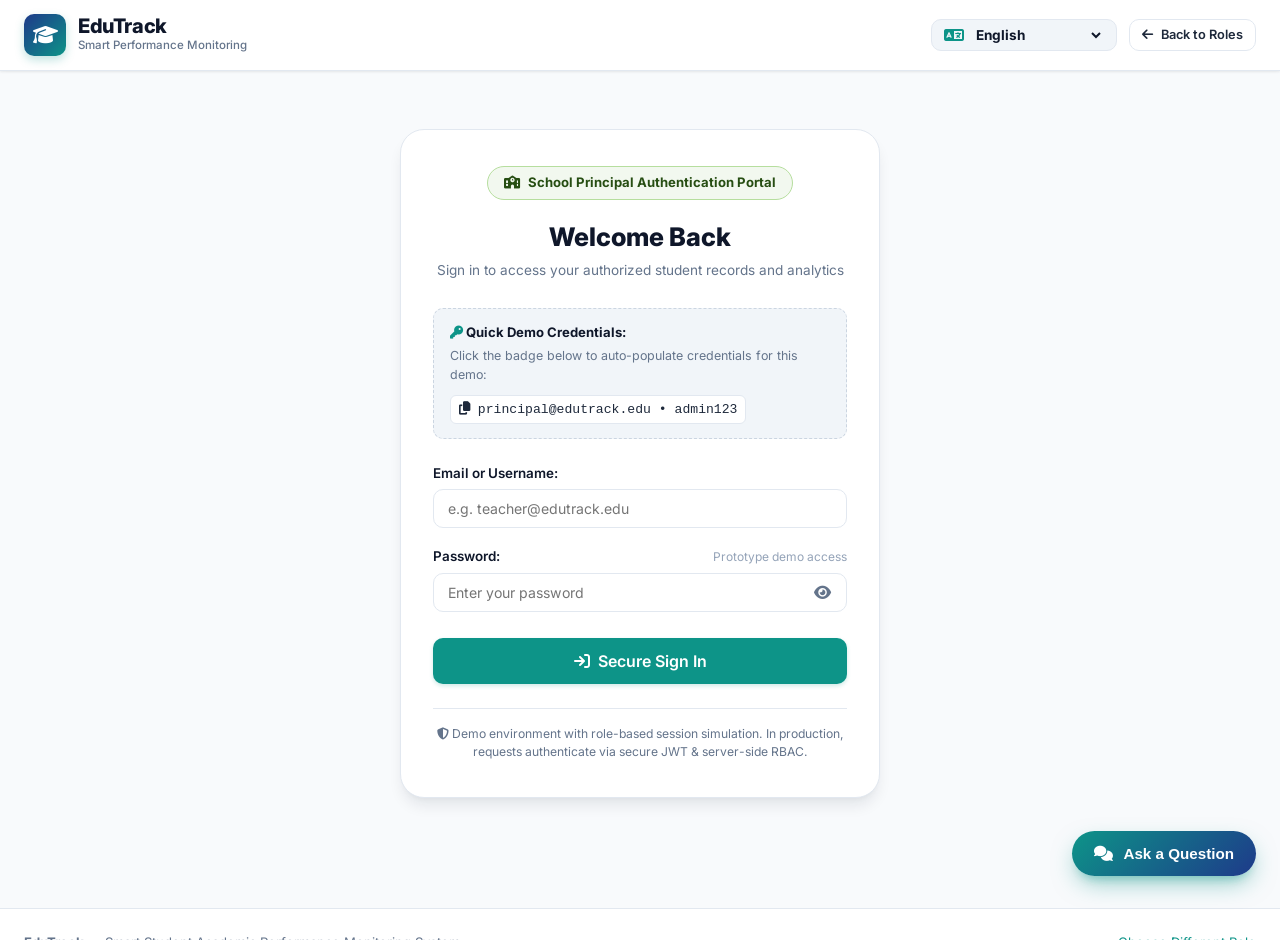
==== admin.html @ 33ddfc97 "feat: connect web frontend to EduTrack Node.js Express backend API" ====
<!DOCTYPE html>
<html lang="en">
<head>
  <meta charset="UTF-8">
  <meta name="viewport" content="width=device-width, initial-scale=1.0">
  <title>Admin Panel – EduTrack Performance Monitoring</title>
  
  <!-- Google Fonts: Inter -->
  <link rel="preconnect" href="https://fonts.googleapis.com">
  <link rel="preconnect" href="https://fonts.gstatic.com" crossorigin>
  <link href="https://fonts.googleapis.com/css2?family=Inter:wght@400;500;600;700;800&display=swap" rel="stylesheet">
  
  <!-- FontAwesome Icons CDN -->
  <link rel="stylesheet" href="https://cdnjs.cloudflare.com/ajax/libs/font-awesome/6.5.1/css/all.min.css">
  
  <!-- Shared CSS -->
  <link rel="stylesheet" href="style.css">
  <style>
    .admin-nav-tabs {
      display: flex;
      gap: 10px;
      margin-bottom: 24px;
      border-bottom: 1px solid var(--border-color);
      padding-bottom: 12px;
      flex-wrap: wrap;
    }
    .admin-tab-btn {
      background: white;
      border: 1px solid var(--border-color);
      padding: 8px 18px;
      border-radius: var(--radius-md);
      font-weight: 700;
      font-size: 0.88rem;
      color: var(--text-muted);
      cursor: pointer;
      display: flex;
      align-items: center;
      gap: 8px;
      transition: all 0.2s;
    }
    .admin-tab-btn:hover {
      border-color: var(--teal-primary);
      color: var(--teal-primary);
    }
    .admin-tab-btn.active {
      background: var(--primary-navy);
      border-color: var(--primary-navy);
      color: white;
    }
    .admin-pane {
      display: none;
    }
    .admin-pane.active {
      display: block;
    }
    .log-item {
      padding: 10px 14px;
      border-bottom: 1px solid var(--border-color);
      font-size: 0.82rem;
      display: flex;
      justify-content: space-between;
      align-items: center;
    }
    .log-item:last-child {
      border-bottom: none;
    }
  </style>
</head>
<body>

  <!-- Site Header -->
  <header class="site-header">
    <div class="header-inner">
      <a class="brand-link" href="/">
        <div class="brand-logo-icon" style="background:var(--primary-navy);">
          <i class="fa-solid fa-screwdriver-wrench"></i>
        </div>
        <div class="brand-title-group">
          <h1>EduTrack</h1>
          <span>Central Administration Panel</span>
        </div>
      </a>

      <div class="header-nav">
        <!-- Prominent Language Selector -->
        <div class="lang-select-wrap" title="Select Website Language">
          <i class="fa-solid fa-language"></i>
          <select class="site-lang-select" aria-label="Select Language">
            <option value="en">English</option>
            <option value="gu">ગુજરાતી (Gujarati)</option>
            <option value="hi">हिन्दी (Hindi)</option>
          </select>
        </div>

        <div class="header-user-badge" style="background:#fee2e2; border-color:#fca5a5; color:#991b1b;">
          <i class="fa-solid fa-shield-halved"></i>
          <span id="adminUserName">Administrator</span>
          <span class="role-tag" style="background:#991b1b;">SUPER ADMIN</span>
        </div>

        <button class="btn btn-secondary btn-sm" onclick="Auth.logout()">
          <i class="fa-solid fa-arrow-right-from-bracket"></i>
          <span>Logout</span>
        </button>
      </div>
    </div>
  </header>

  <!-- Main Content -->
  <main class="main-content">
    
    <!-- Breadcrumb Bar -->
    <div class="breadcrumb-bar">
      <a href="/"><i class="fa-solid fa-house"></i> Home</a>
      <span class="separator">/</span>
      <span class="current">Central Administrator Panel</span>
    </div>

    <!-- Admin Welcome Header -->
    <div class="dashboard-header">
      <div class="header-title-box">
        <h2>Institutional Database &amp; System Administration</h2>
        <p>Live server statistics, user role permissions, audit logging, and core Gujarat educational records</p>
      </div>
      <div class="header-actions">
        <button class="btn btn-primary" onclick="openCreateUserModal()">
          <i class="fa-solid fa-user-plus"></i> Add New User
        </button>
        <button class="btn btn-outline" onclick="triggerDbSeed()" title="Re-seed standard demo data">
          <i class="fa-solid fa-rotate"></i> Reset / Re-seed Data
        </button>
      </div>
    </div>

    <!-- Live Metrics Grid -->
    <div class="stats-grid">
      <div class="stat-card">
        <div class="stat-meta">
          <span>Total Database Students</span>
          <h3 id="admStatStudents">...</h3>
          <div class="stat-sub"><i class="fa-solid fa-graduation-cap text-success"></i> Monitored Cohort</div>
        </div>
        <div class="stat-icon-box blue"><i class="fa-solid fa-children"></i></div>
      </div>

      <div class="stat-card">
        <div class="stat-meta">
          <span>Registered System Users</span>
          <h3 id="admStatUsers">...</h3>
          <div class="stat-sub"><i class="fa-solid fa-users text-success"></i> RBAC Accounts Active</div>
        </div>
        <div class="stat-icon-box teal"><i class="fa-solid fa-users-gear"></i></div>
      </div>

      <div class="stat-card">
        <div class="stat-meta">
          <span>Pending Parent Doubts</span>
          <h3 id="admStatDoubts" style="color:var(--perf-yellow);">...</h3>
          <div class="stat-sub"><i class="fa-solid fa-clock text-warning"></i> Awaiting Resolution</div>
        </div>
        <div class="stat-icon-box yellow"><i class="fa-solid fa-comments"></i></div>
      </div>

      <div class="stat-card">
        <div class="stat-meta">
          <span>Active Directives</span>
          <h3 id="admStatAdvice" style="color:var(--perf-green);">...</h3>
          <div class="stat-sub"><i class="fa-solid fa-clipboard-check text-success"></i> Cluster BRC Policies</div>
        </div>
        <div class="stat-icon-box green"><i class="fa-solid fa-shield"></i></div>
      </div>
    </div>

    <!-- Navigation Tabs -->
    <div class="admin-nav-tabs">
      <button class="admin-tab-btn active" onclick="switchAdminTab('users', this)">
        <i class="fa-solid fa-users"></i> User Accounts
      </button>
      <button class="admin-tab-btn" onclick="switchAdminTab('students', this)">
        <i class="fa-solid fa-graduation-cap"></i> Students Ledger
      </button>
      <button class="admin-tab-btn" onclick="switchAdminTab('doubts', this)">
        <i class="fa-solid fa-comments"></i> Parent Inquiries &amp; Doubts
      </button>
      <button class="admin-tab-btn" onclick="switchAdminTab('directives', this)">
        <i class="fa-solid fa-clipboard-list"></i> BRC Directives
      </button>
      <button class="admin-tab-btn" onclick="switchAdminTab('thresholds', this)">
        <i class="fa-solid fa-sliders"></i> Mastery Thresholds
      </button>
      <button class="admin-tab-btn" onclick="switchAdminTab('audit', this)">
        <i class="fa-solid fa-list-check"></i> System Audit Logs
      </button>
    </div>

    <!-- Tab 1: User Management -->
    <div id="tabPaneUsers" class="admin-pane active">
      <div class="card">
        <div class="card-header">
          <div>
            <h3><i class="fa-solid fa-users-gear" style="color:var(--teal-primary);"></i> Registered System Users</h3>
            <p>Role-Based Access Control: Teachers, Principals, Coordinators, Parents, and Administrators</p>
          </div>
          <div style="display:flex; gap:10px;">
            <select id="userFilterRole" class="form-control" style="width:auto; padding:6px 12px;" onchange="loadAdminUsers()">
              <option value="All">All Roles</option>
              <option value="teacher">Teachers</option>
              <option value="principal">Principals</option>
              <option value="coordinator">Coordinators</option>
              <option value="parent">Parents</option>
              <option value="admin">Administrators</option>
            </select>
          </div>
        </div>

        <div class="table-responsive">
          <table class="data-table">
            <thead>
              <tr>
                <th>User Details</th>
                <th>Role</th>
                <th>Assigned Class / Scope</th>
                <th>Status</th>
                <th>Last Login</th>
                <th>Actions</th>
              </tr>
            </thead>
            <tbody id="adminUsersTableBody">
              <tr><td colspan="6" style="text-align:center; padding:24px;">Loading users from MongoDB...</td></tr>
            </tbody>
          </table>
        </div>
      </div>
    </div>

    <!-- Tab 2: Students Management -->
    <div id="tabPaneStudents" class="admin-pane">
      <div class="card">
        <div class="card-header">
          <div>
            <h3><i class="fa-solid fa-graduation-cap" style="color:var(--navy-blue);"></i> Core Student Performance Records</h3>
            <p>Database master record across all primary classes and sections</p>
          </div>
          <div style="display:flex; gap:10px;">
            <input type="text" id="adminStudentSearch" class="form-control" placeholder="Search name or ID..." style="width:220px;" oninput="loadAdminStudents()">
          </div>
        </div>

        <div class="table-responsive">
          <table class="data-table">
            <thead>
              <tr>
                <th>ID &amp; Name</th>
                <th>Class-Sec</th>
                <th>Parent Email</th>
                <th>Attendance</th>
                <th>Overall Avg</th>
                <th>Mastery Status</th>
                <th>Actions</th>
              </tr>
            </thead>
            <tbody id="adminStudentsTableBody">
              <tr><td colspan="7" style="text-align:center; padding:24px;">Loading student records...</td></tr>
            </tbody>
          </table>
        </div>
      </div>
    </div>

    <!-- Tab 3: Parent Inquiries & Doubts -->
    <div id="tabPaneDoubts" class="admin-pane">
      <div class="card">
        <div class="card-header">
          <div>
            <h3><i class="fa-solid fa-comments" style="color:var(--teal-primary);"></i> Parent Inquiries &amp; School Doubts</h3>
            <p>View, reply, and resolve messages submitted through the website drawer</p>
          </div>
        </div>
        <div class="table-responsive">
          <table class="data-table">
            <thead>
              <tr>
                <th>Student &amp; Parent</th>
                <th>Subject &amp; Category</th>
                <th>Question</th>
                <th>Status</th>
                <th>Reply</th>
                <th>Actions</th>
              </tr>
            </thead>
            <tbody id="adminDoubtsTableBody">
              <tr><td colspan="6" style="text-align:center; padding:24px;">Loading parent inquiries...</td></tr>
            </tbody>
          </table>
        </div>
      </div>
    </div>

    <!-- Tab 4: Directives -->
    <div id="tabPaneDirectives" class="admin-pane">
      <div class="card">
        <div class="card-header">
          <div>
            <h3><i class="fa-solid fa-clipboard-list" style="color:#0284c7;"></i> BRC Pedagogical Directives Log</h3>
            <p>Cluster coordinator instructions and intervention statuses</p>
          </div>
        </div>
        <div class="table-responsive">
          <table class="data-table">
            <thead>
              <tr>
                <th>Directive ID</th>
                <th>Class</th>
                <th>Issued By</th>
                <th>Directive Details</th>
                <th>Status</th>
                <th>Actions</th>
              </tr>
            </thead>
            <tbody id="adminDirectivesTableBody">
              <tr><td colspan="6" style="text-align:center; padding:24px;">Loading directives...</td></tr>
            </tbody>
          </table>
        </div>
      </div>
    </div>

    <!-- Tab 5: Thresholds Configuration -->
    <div id="tabPaneThresholds" class="admin-pane">
      <div class="card" style="max-width:680px;">
        <div class="card-header">
          <div>
            <h3><i class="fa-solid fa-sliders" style="color:var(--teal-primary);"></i> Academic Performance Mastery Scale</h3>
            <p>Enforce standardized green, yellow, and red percentage boundaries across all dashboards</p>
          </div>
        </div>

        <form id="adminThresholdsForm" style="padding:16px 0;">
          <div class="form-group">
            <label for="inputThreshExcellent"><strong>Green • Excellent Standard (Minimum %):</strong></label>
            <input type="number" id="inputThreshExcellent" class="form-control" value="75" min="50" max="100" required>
            <small style="color:var(--text-muted);">Scores at or above this percentage qualify students for enrichment.</small>
          </div>

          <div class="form-group" style="margin-top:16px;">
            <label for="inputThreshAverage"><strong>Yellow • Average / Developing Standard (Minimum %):</strong></label>
            <input type="number" id="inputThreshAverage" class="form-control" value="40" min="10" max="80" required>
            <small style="color:var(--text-muted);">Scores between this percentage and Excellent represent developing competence. Below this is flagged as Critical Learning Gap (Red).</small>
          </div>

          <button type="submit" class="btn btn-primary btn-lg" style="margin-top:16px;">
            <i class="fa-solid fa-floppy-disk"></i> Save Global Thresholds
          </button>
        </form>
      </div>
    </div>

    <!-- Tab 6: Audit Logs -->
    <div id="tabPaneAudit" class="admin-pane">
      <div class="card">
        <div class="card-header">
          <div>
            <h3><i class="fa-solid fa-shield" style="color:var(--primary-navy);"></i> Immutable Administrative Audit Logs</h3>
            <p>Full server-side trace of logins, record modifications, and system events</p>
          </div>
          <button class="btn btn-secondary btn-sm" onclick="loadAuditLogs()">
            <i class="fa-solid fa-rotate"></i> Refresh Logs
          </button>
        </div>
        <div id="adminAuditLogsList" style="max-height:500px; overflow-y:auto;">
          <!-- Rendered dynamically -->
        </div>
      </div>
    </div>

  </main>

  <!-- Modal: Create User -->
  <div class="modal-backdrop" id="modalCreateUser">
    <div class="modal-box" style="max-width:540px;">
      <div class="modal-header">
        <h3><i class="fa-solid fa-user-plus" style="color:var(--teal-primary);"></i> Provision New User Account</h3>
        <button class="modal-close-btn" onclick="closeCreateUserModal()">&times;</button>
      </div>
      <div class="modal-body">
        <form id="formCreateUser">
          <div class="form-group">
            <label for="newUserName">Full Name:</label>
            <input type="text" id="newUserName" class="form-control" placeholder="e.g. Mrs. Geeta Patel" required>
          </div>

          <div class="form-group">
            <label for="newUserEmail">Email Address:</label>
            <input type="email" id="newUserEmail" class="form-control" placeholder="e.g. gpatel@edutrack.edu" required>
          </div>

          <div class="form-group">
            <label for="newUserPassword">Initial Password:</label>
            <input type="password" id="newUserPassword" class="form-control" placeholder="Minimum 4 characters" minlength="4" required>
          </div>

          <div class="form-group">
            <label for="newUserRole">User Portal Role:</label>
            <select id="newUserRole" class="form-control" required>
              <option value="teacher">Teacher</option>
              <option value="principal">School Principal</option>
              <option value="coordinator">Block Resource Coordinator (BRC)</option>
              <option value="parent">Parent / Guardian</option>
              <option value="admin">System Administrator</option>
            </select>
          </div>

          <div class="form-group">
            <label for="newUserClass">Assigned Class / Scope:</label>
            <input type="text" id="newUserClass" class="form-control" placeholder="e.g. Class 4 or All" value="Class 4">
          </div>

          <div style="display:flex; justify-content:flex-end; gap:12px; margin-top:20px;">
            <button type="button" class="btn btn-secondary" onclick="closeCreateUserModal()">Cancel</button>
            <button type="submit" class="btn btn-primary"><i class="fa-solid fa-check"></i> Provision Account</button>
          </div>
        </form>
      </div>
    </div>
  </div>

  <!-- Modal: Reply to Doubt -->
  <div class="modal-backdrop" id="modalReplyDoubt">
    <div class="modal-box" style="max-width:540px;">
      <div class="modal-header">
        <h3><i class="fa-solid fa-reply" style="color:var(--teal-primary);"></i> Reply to Parent Inquiry</h3>
        <button class="modal-close-btn" onclick="closeReplyModal()">&times;</button>
      </div>
      <div class="modal-body">
        <input type="hidden" id="replyDoubtId">
        <div style="background:#f8fafc; padding:12px 16px; border-radius:var(--radius-md); margin-bottom:14px; font-size:0.86rem;">
          <strong id="replyStudentInfo">Aarav Patel (Class 4-A)</strong>
          <p id="replyQuestionText" style="color:#475569; margin-top:6px; font-style:italic;">"Question..."</p>
        </div>

        <form id="formReplyDoubt">
          <div class="form-group">
            <label for="replyMessageInput">Official School Response:</label>
            <textarea id="replyMessageInput" class="form-control" rows="4" placeholder="Enter teacher/school guidance..." required></textarea>
          </div>
          <div style="display:flex; justify-content:flex-end; gap:12px; margin-top:16px;">
            <button type="button" class="btn btn-secondary" onclick="closeReplyModal()">Cancel</button>
            <button type="submit" class="btn btn-primary"><i class="fa-solid fa-paper-plane"></i> Send Reply</button>
          </div>
        </form>
      </div>
    </div>
  </div>

  <!-- Scripts -->
  <script src="config.js"></script>
  <script src="script.js"></script>
  <script>
    const API_BASE = window.EDUTRACK_API_URL || (window.location.protocol.startsWith('http') ? '' : 'http://localhost:5000');

    function getAuthHeaders() {
      const token = sessionStorage.getItem('edutrack_jwt_token') || localStorage.getItem('edutrack_jwt_token');
      return {
        'Content-Type': 'application/json',
        'Authorization': token ? `Bearer ${token}` : ''
      };
    }

    // Role check: redirect if not admin
    document.addEventListener('DOMContentLoaded', async () => {
      const role = Auth.getRole();
      if (role !== 'admin') {
        // Allow demo login shortcut or redirect
        const token = sessionStorage.getItem('edutrack_jwt_token') || localStorage.getItem('edutrack_jwt_token');
        if (!token) {
          showToast('Admin privilege required. Please sign in as administrator.', 'warning');
          setTimeout(() => { window.location.href = 'login.html?role=principal'; }, 1200);
          return;
        }
      }

      await loadDashboardCounters();
      await loadAdminUsers();
      await loadAdminStudents();
      await loadAdminDoubts();
      await loadAdminDirectives();
      await loadThresholds();
      await loadAuditLogs();
    });

    function switchAdminTab(paneId, btn) {
      document.querySelectorAll('.admin-tab-btn').forEach(b => b.classList.remove('active'));
      document.querySelectorAll('.admin-pane').forEach(p => p.classList.remove('active'));
      btn.classList.add('active');

      const target = {
        users: 'tabPaneUsers',
        students: 'tabPaneStudents',
        doubts: 'tabPaneDoubts',
        directives: 'tabPaneDirectives',
        thresholds: 'tabPaneThresholds',
        audit: 'tabPaneAudit'
      }[paneId];

      if (target) document.getElementById(target).classList.add('active');
    }

    async function loadDashboardCounters() {
      try {
        const res = await fetch(`${API_BASE}/api/v1/admin/dashboard`, { headers: getAuthHeaders() });
        if (res.ok) {
          const { data } = await res.json();
          document.getElementById('admStatStudents').textContent = data.totalStudents;
          document.getElementById('admStatUsers').textContent = data.totalUsers;
          document.getElementById('admStatDoubts').textContent = data.pendingDoubts;
          document.getElementById('admStatAdvice').textContent = data.totalAdvice;
        }
      } catch (e) {
        console.warn('Admin stats fetch error:', e);
      }
    }

    async function loadAdminUsers() {
      const role = document.getElementById('userFilterRole').value;
      const url = role && role !== 'All' ? `${API_BASE}/api/v1/admin/users?role=${role}` : `${API_BASE}/api/v1/admin/users`;
      try {
        const res = await fetch(url, { headers: getAuthHeaders() });
        if (res.ok) {
          const { data } = await res.json();
          const tbody = document.getElementById('adminUsersTableBody');
          if (data.length === 0) {
            tbody.innerHTML = `<tr><td colspan="6" style="text-align:center; padding:20px;">No users found.</td></tr>`;
            return;
          }
          tbody.innerHTML = data.map(u => `
            <tr>
              <td><strong>${u.name}</strong><br><small style="color:var(--text-muted);">${u.email}</small></td>
              <td><span class="badge badge-blue" style="text-transform:uppercase;">${u.role}</span></td>
              <td>${u.assignedClass || 'General'}</td>
              <td><span class="badge ${u.isActive ? 'badge-green' : 'badge-red'}">${u.isActive ? 'Active' : 'Deactivated'}</span></td>
              <td><small>${u.lastLogin ? new Date(u.lastLogin).toLocaleDateString() : 'Never'}</small></td>
              <td>
                <button class="btn btn-sm btn-outline" onclick="toggleUserStatus('${u._id}', ${!u.isActive})" title="Toggle Active">
                  <i class="fa-solid fa-power-off"></i>
                </button>
                <button class="btn btn-sm btn-outline" style="color:var(--perf-red); border-color:#fca5a5;" onclick="deleteUser('${u._id}')" title="Delete">
                  <i class="fa-solid fa-trash"></i>
                </button>
              </td>
            </tr>
          `).join('');
        }
      } catch (e) {
        console.warn(e);
      }
    }

    async function loadAdminStudents() {
      const search = document.getElementById('adminStudentSearch').value;
      const url = search ? `${API_BASE}/api/v1/students?search=${encodeURIComponent(search)}` : `${API_BASE}/api/v1/students`;
      try {
        const res = await fetch(url, { headers: getAuthHeaders() });
        if (res.ok) {
          const { data } = await res.json();
          const tbody = document.getElementById('adminStudentsTableBody');
          tbody.innerHTML = data.map(s => {
            const perf = window.EduTrack ? window.EduTrack.classifyPerformance(s.overallAvg) : { badgeClass: 'badge-yellow', category: 'Developing' };
            return `
              <tr>
                <td><strong>${s.name}</strong><br><small style="color:var(--text-muted);">${s.studentId}</small></td>
                <td>${s.class}-${s.section} (#${s.rollNo})</td>
                <td>${s.parentEmail}</td>
                <td>${s.attendance}%</td>
                <td><strong>${s.overallAvg}%</strong></td>
                <td><span class="badge ${perf.badgeClass}">${perf.category}</span></td>
                <td>
                  <button class="btn btn-sm btn-outline" style="color:var(--perf-red);" onclick="deleteStudent('${s.studentId}')">
                    <i class="fa-solid fa-trash"></i>
                  </button>
                </td>
              </tr>
            `;
          }).join('');
        }
      } catch (e) {
        console.warn(e);
      }
    }

    async function loadAdminDoubts() {
      try {
        const res = await fetch(`${API_BASE}/api/v1/doubts`, { headers: getAuthHeaders() });
        if (res.ok) {
          const { data } = await res.json();
          const tbody = document.getElementById('adminDoubtsTableBody');
          if (data.length === 0) {
            tbody.innerHTML = `<tr><td colspan="6" style="text-align:center; padding:20px;">No doubts recorded.</td></tr>`;
            return;
          }
          tbody.innerHTML = data.map(d => `
            <tr>
              <td><strong>${d.studentName}</strong><br><small style="color:var(--text-muted);">${d.parentName}</small></td>
              <td><strong>${d.subject}</strong><br><small>${d.category}</small></td>
              <td style="max-width:280px; font-size:0.82rem;">"${d.question}"</td>
              <td><span class="badge ${d.status === 'Replied' ? 'badge-green' : (d.status === 'Resolved' ? 'badge-blue' : 'badge-yellow')}">${d.status}</span></td>
              <td style="max-width:240px; font-size:0.82rem;">${d.reply || '<em>No reply yet</em>'}</td>
              <td>
                <button class="btn btn-sm btn-primary" onclick="openReplyModal('${d.doubtId}', '${d.studentName}', '${d.question.replace(/'/g, "\\'")}')">
                  <i class="fa-solid fa-reply"></i> Reply
                </button>
              </td>
            </tr>
          `).join('');
        }
      } catch (e) {
        console.warn(e);
      }
    }

    async function loadAdminDirectives() {
      try {
        const res = await fetch(`${API_BASE}/api/v1/advice`, { headers: getAuthHeaders() });
        if (res.ok) {
          const { data } = await res.json();
          const tbody = document.getElementById('adminDirectivesTableBody');
          tbody.innerHTML = data.map(a => `
            <tr>
              <td><strong>${a.adviceId}</strong><br><small>${a.date}</small></td>
              <td><span class="badge badge-blue">${a.class}</span></td>
              <td>${a.coordinatorName}</td>
              <td style="max-width:320px; font-size:0.82rem;">${a.advice}</td>
              <td><span class="badge badge-green">${a.status}</span></td>
              <td>
                <select class="form-control" style="width:auto; padding:4px 8px; font-size:0.78rem;" onchange="updateDirectiveStatus('${a.adviceId}', this.value)">
                  <option value="Submitted" ${a.status === 'Submitted' ? 'selected' : ''}>Submitted</option>
                  <option value="In Progress" ${a.status === 'In Progress' ? 'selected' : ''}>In Progress</option>
                  <option value="Implemented" ${a.status === 'Implemented' ? 'selected' : ''}>Implemented</option>
                  <option value="Reviewed" ${a.status === 'Reviewed' ? 'selected' : ''}>Reviewed</option>
                </select>
              </td>
            </tr>
          `).join('');
        }
      } catch (e) {
        console.warn(e);
      }
    }

    async function loadThresholds() {
      try {
        const res = await fetch(`${API_BASE}/api/v1/settings/thresholds`);
        if (res.ok) {
          const { data } = await res.json();
          document.getElementById('inputThreshExcellent').value = data.excellent;
          document.getElementById('inputThreshAverage').value = data.average;
        }
      } catch (e) {}
    }

    document.getElementById('adminThresholdsForm').addEventListener('submit', async (e) => {
      e.preventDefault();
      const excellent = Number(document.getElementById('inputThreshExcellent').value);
      const average = Number(document.getElementById('inputThreshAverage').value);

      const res = await fetch(`${API_BASE}/api/v1/settings/thresholds`, {
        method: 'PUT',
        headers: getAuthHeaders(),
        body: JSON.stringify({ excellent, average })
      });
      if (res.ok) {
        showToast('Performance thresholds updated successfully!', 'success');
      } else {
        const err = await res.json();
        showToast(err.message || 'Failed to update thresholds', 'warning');
      }
    });

    async function loadAuditLogs() {
      try {
        const res = await fetch(`${API_BASE}/api/v1/admin/audit-logs`, { headers: getAuthHeaders() });
        if (res.ok) {
          const { data } = await res.json();
          const list = document.getElementById('adminAuditLogsList');
          if (data.length === 0) {
            list.innerHTML = `<p style="padding:16px; text-align:center; color:var(--text-muted);">No activity recorded.</p>`;
            return;
          }
          list.innerHTML = data.map(log => `
            <div class="log-item">
              <div>
                <strong style="color:var(--primary-navy);">${log.action}</strong>
                <span style="color:var(--text-muted); margin-left:8px;">by ${log.userEmail} (${log.role})</span>
                <div style="font-size:0.75rem; color:#64748b; margin-top:2px;">Details: ${JSON.stringify(log.details)}</div>
              </div>
              <small style="color:#94a3b8; font-weight:600;">${new Date(log.createdAt).toLocaleTimeString([], { hour:'2-digit', minute:'2-digit' })}</small>
            </div>
          `).join('');
        }
      } catch (e) {
        console.warn(e);
      }
    }

    // Modal helpers
    function openCreateUserModal() { document.getElementById('modalCreateUser').classList.add('active'); }
    function closeCreateUserModal() { document.getElementById('modalCreateUser').classList.remove('active'); }

    document.getElementById('formCreateUser').addEventListener('submit', async (e) => {
      e.preventDefault();
      const name = document.getElementById('newUserName').value.trim();
      const email = document.getElementById('newUserEmail').value.trim();
      const password = document.getElementById('newUserPassword').value.trim();
      const role = document.getElementById('newUserRole').value;
      const assignedClass = document.getElementById('newUserClass').value.trim();

      const res = await fetch(`${API_BASE}/api/v1/admin/users`, {
        method: 'POST',
        headers: getAuthHeaders(),
        body: JSON.stringify({ name, email, password, role, assignedClass })
      });
      const data = await res.json();
      if (res.ok) {
        showToast(`User ${name} created successfully!`, 'success');
        closeCreateUserModal();
        loadAdminUsers();
        loadDashboardCounters();
      } else {
        showToast(data.message || 'Failed to create user', 'warning');
      }
    });

    async function toggleUserStatus(userId, isActive) {
      const res = await fetch(`${API_BASE}/api/v1/admin/users/${userId}`, {
        method: 'PUT',
        headers: getAuthHeaders(),
        body: JSON.stringify({ isActive })
      });
      if (res.ok) {
        showToast('User status updated!', 'info');
        loadAdminUsers();
      }
    }

    async function deleteUser(userId) {
      if (!confirm('Are you sure you want to delete this user?')) return;
      const res = await fetch(`${API_BASE}/api/v1/admin/users/${userId}`, {
        method: 'DELETE',
        headers: getAuthHeaders()
      });
      if (res.ok) {
        showToast('User deleted.', 'success');
        loadAdminUsers();
        loadDashboardCounters();
      }
    }

    async function deleteStudent(studentId) {
      if (!confirm(`Delete student record ${studentId}?`)) return;
      const res = await fetch(`${API_BASE}/api/v1/students/${studentId}`, {
        method: 'DELETE',
        headers: getAuthHeaders()
      });
      if (res.ok) {
        showToast(`Student ${studentId} deleted.`, 'success');
        loadAdminStudents();
        loadDashboardCounters();
      }
    }

    function openReplyModal(doubtId, sName, qText) {
      document.getElementById('replyDoubtId').value = doubtId;
      document.getElementById('replyStudentInfo').textContent = `Inquiry regarding: ${sName}`;
      document.getElementById('replyQuestionText').textContent = `"${qText}"`;
      document.getElementById('modalReplyDoubt').classList.add('active');
    }
    function closeReplyModal() { document.getElementById('modalReplyDoubt').classList.remove('active'); }

    document.getElementById('formReplyDoubt').addEventListener('submit', async (e) => {
      e.preventDefault();
      const doubtId = document.getElementById('replyDoubtId').value;
      const reply = document.getElementById('replyMessageInput').value.trim();

      const res = await fetch(`${API_BASE}/api/v1/doubts/${doubtId}/reply`, {
        method: 'PUT',
        headers: getAuthHeaders(),
        body: JSON.stringify({ reply })
      });
      if (res.ok) {
        showToast('Reply dispatched to parent!', 'success');
        closeReplyModal();
        loadAdminDoubts();
        loadDashboardCounters();
      }
    });

    async function updateDirectiveStatus(adviceId, status) {
      const res = await fetch(`${API_BASE}/api/v1/advice/${adviceId}/status`, {
        method: 'PUT',
        headers: getAuthHeaders(),
        body: JSON.stringify({ status })
      });
      if (res.ok) {
        showToast('Directive status updated.', 'info');
      }
    }

    async function triggerDbSeed() {
      if (!confirm('Re-seed the database with Gujarat school baseline dataset? Existing records will be refreshed.')) return;
      const res = await fetch(`${API_BASE}/api/v1/admin/seed`, {
        method: 'POST',
        headers: getAuthHeaders()
      });
      if (res.ok) {
        showToast('Database seeded with standard records!', 'success');
        setTimeout(() => location.reload(), 800);
      }
    }
  </script>

</body>
</html>
---- style.css ----
/* ==========================================================================
   EduTrack – Smart Student Academic Performance Monitoring System
   Shared Modern Stylesheet: Semantic, Accessible, Professional & Responsive
   Palette: Deep Navy / Teal, Clean White, Performance Green/Yellow/Red
   ========================================================================== */

:root {
  /* Brand Palette */
  --primary-navy: #0f172a;
  --navy-blue: #1e3a8a;
  --navy-light: #2563eb;
  --navy-subtle: #eff6ff;

  --teal-primary: #0d9488;
  --teal-dark: #0f766e;
  --teal-light: #14b8a6;
  --teal-subtle: #f0fdfa;

  /* Performance Standard Colors (User Specified Exact Palette) */
  --perf-green: #6AA84F;         /* EXCELLENT - #6AA84F */
  --perf-green-light: #f2f8ef;
  --perf-green-border: #b6de9e;
  --perf-green-dark: #274e13;

  --perf-yellow: #F6B26B;        /* average - #F6B26B */
  --perf-yellow-light: #fef8f0;
  --perf-yellow-border: #fcd5a8;
  --perf-yellow-dark: #b45f06;

  --perf-red: #E06666;           /* poor - #E06666 */
  --perf-red-light: #fdf2f2;
  --perf-red-border: #f4b2b2;
  --perf-red-dark: #990000;

  /* Surface & Neutrals */
  --bg-page: #f8fafc;
  --surface-card: #ffffff;
  --surface-muted: #f1f5f9;
  --border-color: #e2e8f0;
  --border-focus: #38bdf8;

  /* Typography */
  --text-main: #1e293b;
  --text-muted: #64748b;
  --text-light: #94a3b8;
  --text-white: #ffffff;

  /* Shadows & Radius */
  --radius-sm: 6px;
  --radius-md: 10px;
  --radius-lg: 16px;
  --radius-xl: 24px;
  --radius-full: 9999px;

  --shadow-sm: 0 1px 3px rgba(0, 0, 0, 0.05), 0 1px 2px rgba(0, 0, 0, 0.04);
  --shadow-md: 0 4px 6px -1px rgba(15, 23, 42, 0.08), 0 2px 4px -2px rgba(15, 23, 42, 0.05);
  --shadow-lg: 0 10px 15px -3px rgba(15, 23, 42, 0.09), 0 4px 6px -4px rgba(15, 23, 42, 0.05);
  --shadow-floating: 0 20px 25px -5px rgba(0, 0, 0, 0.15), 0 8px 10px -6px rgba(0, 0, 0, 0.1);

  --transition-fast: 0.15s ease;
  --transition-normal: 0.25s ease;
}

/* Reset */
*, *::before, *::after {
  box-sizing: border-box;
  margin: 0;
  padding: 0;
}

html {
  font-size: 16px;
  scroll-behavior: smooth;
}

body {
  font-family: 'Inter', -apple-system, BlinkMacSystemFont, "Segoe UI", Roboto, "Helvetica Neue", Arial, sans-serif;
  background-color: var(--bg-page);
  color: var(--text-main);
  line-height: 1.5;
  min-height: 100vh;
  display: flex;
  flex-direction: column;
}


/* Accessibility Focus States */
a:focus-visible, button:focus-visible, input:focus-visible, select:focus-visible, textarea:focus-visible {
  outline: 2px solid var(--teal-light);
  outline-offset: 2px;
}

/* Global App Header */
.site-header {
  background: var(--surface-card);
  border-bottom: 1px solid var(--border-color);
  position: sticky;
  top: 0;
  z-index: 100;
  box-shadow: var(--shadow-sm);
}

.header-inner {
  max-width: 1320px;
  margin: 0 auto;
  padding: 0 24px;
  height: 70px;
  display: flex;
  align-items: center;
  justify-content: space-between;
  gap: 16px;
}

.brand-link {
  display: flex;
  align-items: center;
  gap: 12px;
  text-decoration: none;
  color: inherit;
}

.brand-logo-icon {
  width: 42px;
  height: 42px;
  border-radius: var(--radius-md);
  background: linear-gradient(135deg, var(--navy-blue) 0%, var(--teal-primary) 100%);
  display: flex;
  align-items: center;
  justify-content: center;
  color: white;
  font-size: 1.25rem;
  box-shadow: 0 4px 10px rgba(13, 148, 136, 0.25);
}

.brand-title-group h1 {
  font-size: 1.25rem;
  font-weight: 800;
  letter-spacing: -0.02em;
  color: var(--primary-navy);
  line-height: 1.1;
}

.brand-title-group span {
  font-size: 0.72rem;
  color: var(--text-muted);
  font-weight: 500;
  display: block;
}

.header-nav {
  display: flex;
  align-items: center;
  gap: 12px;
  flex-wrap: wrap;
}

/* Prominent Multilingual Selector in Header */
.lang-select-wrap {
  display: flex;
  align-items: center;
  gap: 8px;
  background: var(--surface-muted);
  padding: 6px 12px;
  border-radius: var(--radius-md);
  border: 1px solid var(--border-color);
  font-size: 0.85rem;
  transition: border-color var(--transition-fast);
}

.lang-select-wrap:hover {
  border-color: var(--teal-light);
}

.lang-select-wrap i {
  color: var(--teal-primary);
  font-size: 1rem;
}

.lang-select-wrap select {
  border: none;
  background: transparent;
  font-size: 0.85rem;
  font-weight: 700;
  color: var(--primary-navy);
  cursor: pointer;
  outline: none;
  font-family: inherit;
}

.header-user-badge {
  display: flex;
  align-items: center;
  gap: 10px;
  background: var(--surface-muted);
  padding: 6px 14px;
  border-radius: var(--radius-full);
  border: 1px solid var(--border-color);
  font-size: 0.85rem;
}

.header-user-badge i {
  color: var(--teal-primary);
}

.header-user-badge strong {
  color: var(--primary-navy);
}

.role-tag {
  font-size: 0.72rem;
  padding: 2px 8px;
  border-radius: var(--radius-full);
  font-weight: 700;
  text-transform: uppercase;
  background: var(--navy-subtle);
  color: var(--navy-blue);
  border: 1px solid #bfdbfe;
}

/* Global Buttons */
.btn {
  display: inline-flex;
  align-items: center;
  justify-content: center;
  gap: 8px;
  padding: 9px 18px;
  font-size: 0.88rem;
  font-weight: 600;
  border-radius: var(--radius-md);
  border: 1px solid transparent;
  cursor: pointer;
  transition: all var(--transition-fast);
  text-decoration: none;
  font-family: inherit;
}

.btn:active {
  transform: scale(0.98);
}

.btn-primary {
  background: var(--teal-primary);
  color: white;
  box-shadow: 0 2px 4px rgba(13, 148, 136, 0.2);
}

.btn-primary:hover {
  background: var(--teal-dark);
}

.btn-navy {
  background: var(--navy-blue);
  color: white;
}

.btn-navy:hover {
  background: #172554;
}

.btn-secondary {
  background: var(--surface-card);
  color: var(--text-main);
  border-color: var(--border-color);
}

.btn-secondary:hover {
  background: var(--surface-muted);
  border-color: #cbd5e1;
}

.btn-sm {
  padding: 5px 12px;
  font-size: 0.8rem;
}

.btn-lg {
  padding: 12px 26px;
  font-size: 1rem;
  border-radius: var(--radius-md);
}

/* Performance Color Badges */
.badge {
  display: inline-flex;
  align-items: center;
  gap: 6px;
  padding: 4px 10px;
  font-size: 0.76rem;
  font-weight: 700;
  border-radius: var(--radius-full);
  text-transform: capitalize;
  white-space: nowrap;
}

.badge-green {
  background: var(--perf-green-light);
  color: var(--perf-green-dark);
  border: 1px solid var(--perf-green-border);
}

.badge-yellow {
  background: var(--perf-yellow-light);
  color: var(--perf-yellow-dark);
  border: 1px solid var(--perf-yellow-border);
}

.badge-red {
  background: var(--perf-red-light);
  color: var(--perf-red-dark);
  border: 1px solid var(--perf-red-border);
}

.badge-blue {
  background: var(--navy-subtle);
  color: var(--navy-blue);
  border: 1px solid #bfdbfe;
}

.badge-gray {
  background: var(--surface-muted);
  color: var(--text-muted);
  border: 1px solid var(--border-color);
}

/* Progress Bars */
.progress-bar-wrap {
  width: 100%;
  height: 8px;
  background: var(--surface-muted);
  border-radius: var(--radius-full);
  overflow: hidden;
  position: relative;
}

.progress-bar-fill {
  height: 100%;
  border-radius: var(--radius-full);
  transition: width 0.6s cubic-bezier(0.4, 0, 0.2, 1);
}

.progress-bar-fill.green { background: var(--perf-green); }
.progress-bar-fill.yellow { background: var(--perf-yellow); }
.progress-bar-fill.red { background: var(--perf-red); }

/* Main Container Layout */
.main-content {
  flex: 1;
  max-width: 1320px;
  width: 100%;
  margin: 0 auto;
  padding: 28px 24px 80px;
}

/* Breadcrumbs */
.breadcrumb-bar {
  display: flex;
  align-items: center;
  gap: 8px;
  font-size: 0.82rem;
  color: var(--text-muted);
  margin-bottom: 20px;
  flex-wrap: wrap;
}

.breadcrumb-bar a {
  color: var(--text-muted);
  text-decoration: none;
}

.breadcrumb-bar a:hover {
  color: var(--teal-primary);
  text-decoration: underline;
}

.breadcrumb-bar .separator {
  color: #cbd5e1;
}

.breadcrumb-bar .current {
  color: var(--primary-navy);
  font-weight: 600;
}

/* View Header */
.dashboard-header {
  display: flex;
  align-items: center;
  justify-content: space-between;
  margin-bottom: 24px;
  flex-wrap: wrap;
  gap: 16px;
}

.header-title-box h2 {
  font-size: 1.65rem;
  font-weight: 800;
  color: var(--primary-navy);
  letter-spacing: -0.02em;
}

.header-title-box p {
  font-size: 0.88rem;
  color: var(--text-muted);
  margin-top: 2px;
}

.header-actions {
  display: flex;
  align-items: center;
  gap: 12px;
  flex-wrap: wrap;
}

/* Dashboard Cards */
.card {
  background: var(--surface-card);
  border-radius: var(--radius-lg);
  border: 1px solid var(--border-color);
  box-shadow: var(--shadow-sm);
  padding: 24px;
  margin-bottom: 24px;
  transition: box-shadow var(--transition-normal);
}

.card:hover {
  box-shadow: var(--shadow-md);
}

.card-header {
  display: flex;
  align-items: center;
  justify-content: space-between;
  margin-bottom: 18px;
  flex-wrap: wrap;
  gap: 12px;
}

.card-header h3 {
  font-size: 1.15rem;
  font-weight: 700;
  color: var(--primary-navy);
  display: flex;
  align-items: center;
  gap: 10px;
}

.card-header p {
  font-size: 0.82rem;
  color: var(--text-muted);
}

/* Stats Metric Cards Grid */
.stats-grid {
  display: grid;
  grid-template-columns: repeat(auto-fit, minmax(220px, 1fr));
  gap: 20px;
  margin-bottom: 26px;
}

.stat-card {
  background: var(--surface-card);
  border-radius: var(--radius-lg);
  border: 1px solid var(--border-color);
  padding: 20px;
  display: flex;
  align-items: flex-start;
  justify-content: space-between;
  box-shadow: var(--shadow-sm);
  transition: transform var(--transition-fast), box-shadow var(--transition-fast);
}

.stat-card:hover {
  transform: translateY(-2px);
  box-shadow: var(--shadow-md);
}

.stat-meta span {
  font-size: 0.78rem;
  font-weight: 600;
  text-transform: uppercase;
  color: var(--text-muted);
  letter-spacing: 0.04em;
}

.stat-meta h3 {
  font-size: 1.85rem;
  font-weight: 800;
  color: var(--primary-navy);
  margin: 4px 0 2px;
  line-height: 1.1;
}

.stat-meta .stat-sub {
  font-size: 0.78rem;
  color: var(--text-muted);
  display: flex;
  align-items: center;
  gap: 4px;
}

.stat-icon-box {
  width: 48px;
  height: 48px;
  border-radius: var(--radius-md);
  display: flex;
  align-items: center;
  justify-content: center;
  font-size: 1.3rem;
}

.stat-icon-box.teal { background: var(--teal-subtle); color: var(--teal-primary); }
.stat-icon-box.blue { background: var(--navy-subtle); color: var(--navy-blue); }
.stat-icon-box.green { background: var(--perf-green-light); color: var(--perf-green); }
.stat-icon-box.yellow { background: var(--perf-yellow-light); color: var(--perf-yellow); }
.stat-icon-box.red { background: var(--perf-red-light); color: var(--perf-red); }

/* Charts Layout Grid */
.charts-grid-two {
  display: grid;
  grid-template-columns: 1fr 1fr;
  gap: 24px;
  margin-bottom: 24px;
}

.chart-wrapper {
  position: relative;
  width: 100%;
  height: 290px;
}

/* Tables */
.table-responsive {
  overflow-x: auto;
  border: 1px solid var(--border-color);
  border-radius: var(--radius-md);
  background: white;
}

.data-table {
  width: 100%;
  border-collapse: collapse;
  font-size: 0.88rem;
  text-align: left;
}

.data-table th {
  background: var(--surface-muted);
  padding: 12px 16px;
  font-size: 0.78rem;
  font-weight: 700;
  text-transform: uppercase;
  letter-spacing: 0.04em;
  color: var(--text-muted);
  border-bottom: 1px solid var(--border-color);
  white-space: nowrap;
}

.data-table td {
  padding: 14px 16px;
  border-bottom: 1px solid var(--border-color);
  vertical-align: middle;
}

.data-table tr:last-child td {
  border-bottom: none;
}

.data-table tr:hover td {
  background: #f8fafc;
}

/* Forms */
.form-group {
  margin-bottom: 18px;
}

.form-group label {
  display: block;
  font-size: 0.84rem;
  font-weight: 600;
  color: var(--primary-navy);
  margin-bottom: 6px;
}

.form-control {
  width: 100%;
  padding: 10px 14px;
  border: 1px solid var(--border-color);
  border-radius: var(--radius-md);
  font-size: 0.88rem;
  background: white;
  color: var(--text-main);
  outline: none;
  font-family: inherit;
  transition: border-color var(--transition-fast), box-shadow var(--transition-fast);
}

.form-control:focus {
  border-color: var(--teal-primary);
  box-shadow: 0 0 0 3px rgba(13, 148, 136, 0.15);
}

.password-input-wrapper {
  position: relative;
  display: flex;
  align-items: center;
}

.password-toggle-btn {
  position: absolute;
  right: 12px;
  background: transparent;
  border: none;
  color: var(--text-muted);
  cursor: pointer;
  padding: 4px;
  font-size: 0.95rem;
}

.password-toggle-btn:hover {
  color: var(--text-main);
}

/* Configurable Performance Threshold Box */
.threshold-bar {
  display: flex;
  align-items: center;
  justify-content: space-between;
  background: white;
  padding: 12px 20px;
  border-radius: var(--radius-md);
  border: 1px solid var(--border-color);
  margin-bottom: 20px;
  flex-wrap: wrap;
  gap: 12px;
  font-size: 0.84rem;
}

.threshold-legend {
  display: flex;
  align-items: center;
  gap: 16px;
  flex-wrap: wrap;
}

/* ==========================================================================
   LANDING PAGE (index.html) SPECIFICS
   ========================================================================== */
.landing-hero {
  text-align: center;
  max-width: 840px;
  margin: 20px auto 40px;
}

.landing-badge {
  display: inline-flex;
  align-items: center;
  gap: 8px;
  padding: 6px 16px;
  background: var(--teal-subtle);
  color: var(--teal-dark);
  border-radius: var(--radius-full);
  font-size: 0.82rem;
  font-weight: 700;
  margin-bottom: 16px;
  border: 1px solid #99f6e4;
}

.landing-hero h2 {
  font-size: 2.6rem;
  font-weight: 800;
  color: var(--primary-navy);
  letter-spacing: -0.03em;
  line-height: 1.2;
  margin-bottom: 12px;
}

.landing-hero p {
  font-size: 1.1rem;
  color: var(--text-muted);
  line-height: 1.6;
}

/* 4 Role Selection Cards */
.role-cards-grid {
  display: grid;
  grid-template-columns: repeat(auto-fit, minmax(260px, 1fr));
  gap: 24px;
  margin-bottom: 36px;
}

.role-card {
  background: var(--surface-card);
  border-radius: var(--radius-xl);
  border: 2px solid var(--border-color);
  padding: 28px 24px;
  cursor: pointer;
  position: relative;
  transition: all var(--transition-normal);
  display: flex;
  flex-direction: column;
  justify-content: space-between;
}

.role-card:hover {
  transform: translateY(-4px);
  border-color: var(--teal-light);
  box-shadow: var(--shadow-lg);
}

.role-card.selected {
  border-color: var(--teal-primary);
  background: linear-gradient(180deg, #ffffff 0%, var(--teal-subtle) 100%);
  box-shadow: 0 0 0 4px rgba(13, 148, 136, 0.15), var(--shadow-md);
}

.role-card-top {
  display: flex;
  align-items: flex-start;
  justify-content: space-between;
  margin-bottom: 20px;
}

.role-icon-circle {
  width: 58px;
  height: 58px;
  border-radius: var(--radius-lg);
  display: flex;
  align-items: center;
  justify-content: center;
  font-size: 1.6rem;
  color: white;
  transition: transform var(--transition-fast);
}

.role-card:hover .role-icon-circle {
  transform: scale(1.05);
}

.role-card[data-role="teacher"] .role-icon-circle {
  background: linear-gradient(135deg, #0d9488 0%, #047857 100%);
}
.role-card[data-role="principal"] .role-icon-circle {
  background: linear-gradient(135deg, #1e3a8a 0%, #1e1b4b 100%);
}
.role-card[data-role="coordinator"] .role-icon-circle {
  background: linear-gradient(135deg, #0284c7 0%, #0369a1 100%);
}
.role-card[data-role="parent"] .role-icon-circle {
  background: linear-gradient(135deg, #d97706 0%, #b45309 100%);
}

.role-radio-check {
  width: 24px;
  height: 24px;
  border-radius: 50%;
  border: 2px solid #cbd5e1;
  display: flex;
  align-items: center;
  justify-content: center;
  color: white;
  font-size: 0.75rem;
  transition: all var(--transition-fast);
}

.role-card.selected .role-radio-check {
  background: var(--teal-primary);
  border-color: var(--teal-primary);
}

.role-card h3 {
  font-size: 1.25rem;
  font-weight: 700;
  color: var(--primary-navy);
  margin-bottom: 8px;
}

.role-card p {
  font-size: 0.88rem;
  color: var(--text-muted);
  line-height: 1.5;
  margin-bottom: 16px;
}

.role-card-features {
  list-style: none;
  font-size: 0.8rem;
  color: #475569;
  display: flex;
  flex-direction: column;
  gap: 6px;
  border-top: 1px solid var(--border-color);
  padding-top: 14px;
}

.role-card-features li {
  display: flex;
  align-items: center;
  gap: 8px;
}

.role-card-features li i {
  color: var(--teal-primary);
  font-size: 0.72rem;
}

.continue-action-bar {
  text-align: center;
  background: white;
  padding: 24px;
  border-radius: var(--radius-xl);
  border: 1px solid var(--border-color);
  box-shadow: var(--shadow-sm);
  display: flex;
  align-items: center;
  justify-content: space-between;
  flex-wrap: wrap;
  gap: 16px;
}

/* ==========================================================================
   LOGIN PAGE (login.html) SPECIFICS
   ========================================================================== */
.login-container {
  max-width: 480px;
  margin: 30px auto;
  background: white;
  border-radius: var(--radius-xl);
  border: 1px solid var(--border-color);
  box-shadow: var(--shadow-lg);
  padding: 36px 32px;
}

.login-header {
  text-align: center;
  margin-bottom: 28px;
}

.login-role-badge {
  display: inline-flex;
  align-items: center;
  gap: 8px;
  padding: 6px 16px;
  border-radius: var(--radius-full);
  font-size: 0.82rem;
  font-weight: 700;
  margin-bottom: 12px;
}

.demo-credentials-box {
  background: var(--surface-muted);
  border-radius: var(--radius-md);
  padding: 14px 16px;
  border: 1px dashed #cbd5e1;
  margin-bottom: 24px;
  font-size: 0.82rem;
}

.demo-credentials-box strong {
  color: var(--primary-navy);
  display: block;
  margin-bottom: 4px;
}

.demo-badge-click {
  background: white;
  border: 1px solid var(--border-color);
  border-radius: var(--radius-sm);
  padding: 4px 8px;
  font-family: monospace;
  cursor: pointer;
  margin-top: 4px;
  display: inline-block;
}

.demo-badge-click:hover {
  background: var(--teal-subtle);
  border-color: var(--teal-light);
}

/* ==========================================================================
   TEACHER DASHBOARD (teacher.html) SPECIFICS
   ========================================================================== */
.subject-selector-grid {
  display: grid;
  grid-template-columns: repeat(auto-fit, minmax(200px, 1fr));
  gap: 16px;
  margin-bottom: 24px;
}

.subject-btn {
  background: white;
  border: 2px solid var(--border-color);
  border-radius: var(--radius-lg);
  padding: 16px 18px;
  cursor: pointer;
  display: flex;
  align-items: center;
  gap: 14px;
  transition: all var(--transition-fast);
  text-align: left;
}

.subject-btn:hover {
  border-color: var(--teal-light);
  transform: translateY(-2px);
  box-shadow: var(--shadow-sm);
}

.subject-btn.active {
  border-color: var(--teal-primary);
  background: var(--teal-subtle);
  box-shadow: 0 0 0 3px rgba(13, 148, 136, 0.15);
}

.subject-icon {
  width: 44px;
  height: 44px;
  border-radius: var(--radius-md);
  background: var(--surface-muted);
  display: flex;
  align-items: center;
  justify-content: center;
  font-size: 1.25rem;
  color: var(--teal-primary);
}

.subject-btn.active .subject-icon {
  background: var(--teal-primary);
  color: white;
}

/* ==========================================================================
   COORDINATOR DASHBOARD (coordinator.html) SPECIFICS
   ========================================================================== */
.advice-box-container {
  background: #f0fdfa;
  border: 1px solid #99f6e4;
  border-radius: var(--radius-lg);
  padding: 24px;
  margin-bottom: 28px;
}

.saved-advice-item {
  background: white;
  border-radius: var(--radius-md);
  padding: 16px;
  border: 1px solid var(--border-color);
  margin-top: 12px;
}

.advice-meta {
  display: flex;
  align-items: center;
  justify-content: space-between;
  font-size: 0.78rem;
  color: var(--text-muted);
  margin-bottom: 6px;
}

/* ==========================================================================
   PARENT DASHBOARD (parent.html) SPECIFICS
   ========================================================================== */
.parent-child-banner {
  background: linear-gradient(135deg, #1e3a8a 0%, #0d9488 100%);
  color: white;
  border-radius: var(--radius-xl);
  padding: 28px;
  display: flex;
  align-items: center;
  justify-content: space-between;
  margin-bottom: 28px;
  flex-wrap: wrap;
  gap: 20px;
}

.child-avatar {
  width: 72px;
  height: 72px;
  border-radius: 50%;
  object-fit: cover;
  border: 3px solid rgba(255, 255, 255, 0.4);
}

.parent-subjects-cards-grid {
  display: grid;
  grid-template-columns: repeat(auto-fit, minmax(280px, 1fr));
  gap: 20px;
  margin-bottom: 28px;
}

.parent-subj-card {
  background: white;
  border-radius: var(--radius-lg);
  border: 1px solid var(--border-color);
  padding: 22px;
  display: flex;
  flex-direction: column;
  justify-content: space-between;
  box-shadow: var(--shadow-sm);
  transition: all var(--transition-fast);
}

.parent-subj-card:hover {
  box-shadow: var(--shadow-md);
  border-color: #cbd5e1;
}

.suggestion-card {
  background: #fffbeb;
  border-left: 4px solid var(--perf-yellow);
  padding: 14px 18px;
  border-radius: var(--radius-md);
  margin-top: 12px;
  font-size: 0.88rem;
}

/* ==========================================================================
   PERSISTENT PARENT DOUBT & COMMUNICATION SYSTEM
   Floating Button & Chat-Style Sliding Drawer
   ========================================================================== */
.floating-ask-btn {
  position: fixed;
  bottom: 24px;
  right: 24px;
  background: linear-gradient(135deg, var(--teal-primary) 0%, var(--navy-blue) 100%);
  color: white;
  border: none;
  border-radius: var(--radius-full);
  padding: 14px 22px;
  font-size: 0.95rem;
  font-weight: 700;
  display: flex;
  align-items: center;
  gap: 10px;
  cursor: pointer;
  box-shadow: 0 10px 25px -5px rgba(13, 148, 136, 0.5), 0 8px 10px -6px rgba(13, 148, 136, 0.3);
  z-index: 1000;
  transition: all var(--transition-fast);
}

.floating-ask-btn:hover {
  transform: translateY(-3px) scale(1.02);
  box-shadow: 0 15px 30px -5px rgba(13, 148, 136, 0.6);
}

.doubt-drawer-overlay {
  position: fixed;
  top: 0;
  left: 0;
  right: 0;
  bottom: 0;
  background: rgba(15, 23, 42, 0.5);
  backdrop-filter: blur(4px);
  z-index: 1050;
  opacity: 0;
  visibility: hidden;
  transition: all var(--transition-normal);
}

.doubt-drawer-overlay.active {
  opacity: 1;
  visibility: visible;
}

.doubt-drawer {
  position: fixed;
  top: 0;
  right: -460px;
  bottom: 0;
  width: 440px;
  max-width: 100vw;
  background: white;
  z-index: 1100;
  box-shadow: var(--shadow-floating);
  display: flex;
  flex-direction: column;
  transition: right 0.35s cubic-bezier(0.16, 1, 0.3, 1);
}

.doubt-drawer.open {
  right: 0;
}

.doubt-drawer-header {
  padding: 20px 24px;
  background: linear-gradient(135deg, var(--primary-navy) 0%, var(--teal-dark) 100%);
  color: white;
  display: flex;
  align-items: center;
  justify-content: space-between;
}

.doubt-drawer-header h3 {
  font-size: 1.15rem;
  font-weight: 700;
  display: flex;
  align-items: center;
  gap: 10px;
}

.doubt-drawer-body {
  padding: 24px;
  overflow-y: auto;
  flex: 1;
}

.doubt-history-item {
  border: 1px solid var(--border-color);
  border-radius: var(--radius-md);
  padding: 14px;
  margin-top: 12px;
  background: #f8fafc;
}

.doubt-status-pill {
  font-size: 0.7rem;
  font-weight: 700;
  padding: 2px 8px;
  border-radius: var(--radius-full);
  text-transform: uppercase;
}

.status-pending { background: #fef9c3; color: #854d0e; }
.status-replied { background: #dcfce7; color: #166534; }
.status-resolved { background: #e0e7ff; color: #3730a3; }

/* Modal Dialog Styles */
.modal-overlay {
  position: fixed;
  top: 0;
  left: 0;
  right: 0;
  bottom: 0;
  background: rgba(15, 23, 42, 0.6);
  backdrop-filter: blur(4px);
  z-index: 1200;
  display: flex;
  align-items: center;
  justify-content: center;
  padding: 20px;
  opacity: 0;
  visibility: hidden;
  transition: all var(--transition-normal);
}

.modal-overlay.active {
  opacity: 1;
  visibility: visible;
}

.modal-dialog {
  background: white;
  border-radius: var(--radius-lg);
  width: 100%;
  max-width: 600px;
  max-height: 90vh;
  overflow-y: auto;
  box-shadow: var(--shadow-floating);
  transform: scale(0.95);
  transition: transform var(--transition-normal);
}

.modal-overlay.active .modal-dialog {
  transform: scale(1);
}

.modal-header {
  padding: 20px 24px;
  border-bottom: 1px solid var(--border-color);
  display: flex;
  align-items: center;
  justify-content: space-between;
}

.modal-body {
  padding: 24px;
}

.modal-footer {
  padding: 16px 24px;
  border-top: 1px solid var(--border-color);
  background: var(--surface-muted);
  display: flex;
  align-items: center;
  justify-content: flex-end;
  gap: 12px;
}

/* Toast Notification */
.toast-container {
  position: fixed;
  bottom: 90px;
  right: 24px;
  z-index: 2000;
  display: flex;
  flex-direction: column;
  gap: 10px;
}

.toast {
  background: var(--primary-navy);
  color: white;
  padding: 12px 18px;
  border-radius: var(--radius-md);
  box-shadow: var(--shadow-lg);
  font-size: 0.88rem;
  display: flex;
  align-items: center;
  gap: 10px;
  animation: slideIn 0.25s ease-out;
}

.toast.success { border-left: 4px solid var(--perf-green); }
.toast.info { border-left: 4px solid var(--teal-primary); }
.toast.warning { border-left: 4px solid var(--perf-yellow); }

@keyframes slideIn {
  from { transform: translateY(12px); opacity: 0; }
  to { transform: translateY(0); opacity: 1; }
}

/* Footer */
.site-footer {
  background: white;
  border-top: 1px solid var(--border-color);
  padding: 24px;
  text-align: center;
  font-size: 0.82rem;
  color: var(--text-muted);
  margin-top: auto;
}

/* Responsive Breakpoints */
@media (max-width: 900px) {
  .charts-grid-two {
    grid-template-columns: 1fr;
  }

  .landing-hero h2 {
    font-size: 2.1rem;
  }
}

@media (max-width: 640px) {
  .header-inner {
    padding: 0 16px;
  }

  .main-content {
    padding: 20px 16px 80px;
  }

  .dashboard-header {
    flex-direction: column;
    align-items: flex-start;
  }

  .doubt-drawer {
    width: 100vw;
  }

  .floating-ask-btn span {
    display: none;
  }

  .floating-ask-btn {
    padding: 14px;
    border-radius: 50%;
    width: 52px;
    height: 52px;
    justify-content: center;
  }
}

/* ==========================================================================
   TEACHER ADMIN PANEL & ADD STUDENT MODAL
   ========================================================================== */
.add-student-nav-btn {
  background: var(--teal-primary);
  color: white;
  font-weight: 700;
  display: inline-flex;
  align-items: center;
  gap: 8px;
  padding: 8px 16px;
  border-radius: var(--radius-md);
  border: 1px solid transparent;
  cursor: pointer;
  box-shadow: 0 2px 4px rgba(13, 148, 136, 0.25);
  transition: all var(--transition-fast);
}

.add-student-nav-btn:hover {
  background: var(--teal-dark);
  transform: translateY(-1px);
  box-shadow: 0 4px 8px rgba(13, 148, 136, 0.3);
}

.add-student-nav-btn i {
  font-size: 0.95rem;
}

/* Add Student Modal Container */
.modal-dialog-large {
  max-width: 820px;
  width: 95%;
  background: white;
  border-radius: var(--radius-lg);
  box-shadow: var(--shadow-floating);
  overflow: hidden;
  display: flex;
  flex-direction: column;
  max-height: 92vh;
}

.modal-dialog-large .modal-header {
  padding: 20px 24px;
  background: #f8fafc;
  border-bottom: 1px solid var(--border-color);
  display: flex;
  align-items: center;
  justify-content: space-between;
}

.modal-dialog-large .modal-header h3 {
  font-size: 1.25rem;
  font-weight: 700;
  color: var(--primary-navy);
  display: flex;
  align-items: center;
  gap: 10px;
}

.modal-dialog-large .modal-body {
  padding: 24px;
  overflow-y: auto;
  flex: 1;
}

/* Admin Mode Option Tabs (Whichever Option is Selected is Displayed) */
.admin-mode-selector {
  display: flex;
  gap: 10px;
  background: #f1f5f9;
  padding: 6px;
  border-radius: var(--radius-md);
  margin-bottom: 24px;
  border: 1px solid var(--border-color);
}

.admin-mode-btn {
  flex: 1;
  display: flex;
  align-items: center;
  justify-content: center;
  gap: 8px;
  padding: 10px 16px;
  font-size: 0.9rem;
  font-weight: 700;
  border-radius: var(--radius-sm);
  border: none;
  background: transparent;
  color: var(--text-muted);
  cursor: pointer;
  transition: all var(--transition-fast);
}

.admin-mode-btn:hover {
  color: var(--primary-navy);
  background: rgba(255, 255, 255, 0.6);
}

.admin-mode-btn.active {
  background: white;
  color: var(--teal-primary);
  box-shadow: 0 1px 3px rgba(0, 0, 0, 0.08);
  border: 1px solid var(--border-color);
}

.admin-mode-pane {
  display: none;
  animation: fadeIn 0.2s ease-out;
}

.admin-mode-pane.active {
  display: block;
}

/* Manual Student Grid Form */
.manual-student-form-grid {
  display: grid;
  grid-template-columns: repeat(auto-fit, minmax(220px, 1fr));
  gap: 16px;
  margin-bottom: 20px;
}

.marks-input-row {
  display: grid;
  grid-template-columns: repeat(auto-fit, minmax(130px, 1fr));
  gap: 12px;
  padding: 16px;
  background: #f8fafc;
  border-radius: var(--radius-md);
  border: 1px solid var(--border-color);
  margin-bottom: 18px;
}

.marks-input-row label {
  font-size: 0.82rem;
  font-weight: 700;
  color: var(--primary-navy);
  margin-bottom: 4px;
  display: block;
}

/* Excel Drag & Drop Zone */
.excel-drop-zone {
  border: 2px dashed var(--teal-primary);
  background: #f0fdfa;
  border-radius: var(--radius-lg);
  padding: 36px 24px;
  text-align: center;
  cursor: pointer;
  transition: all var(--transition-fast);
  margin-bottom: 20px;
}

.excel-drop-zone:hover,
.excel-drop-zone.dragover {
  background: #e6fffa;
  border-color: var(--teal-dark);
  transform: scale(1.005);
}

.excel-drop-zone-icon {
  font-size: 2.75rem;
  color: var(--teal-primary);
  margin-bottom: 10px;
}

.excel-preview-card {
  margin-top: 20px;
  border: 1px solid var(--border-color);
  border-radius: var(--radius-md);
  padding: 16px;
  background: #f8fafc;
}
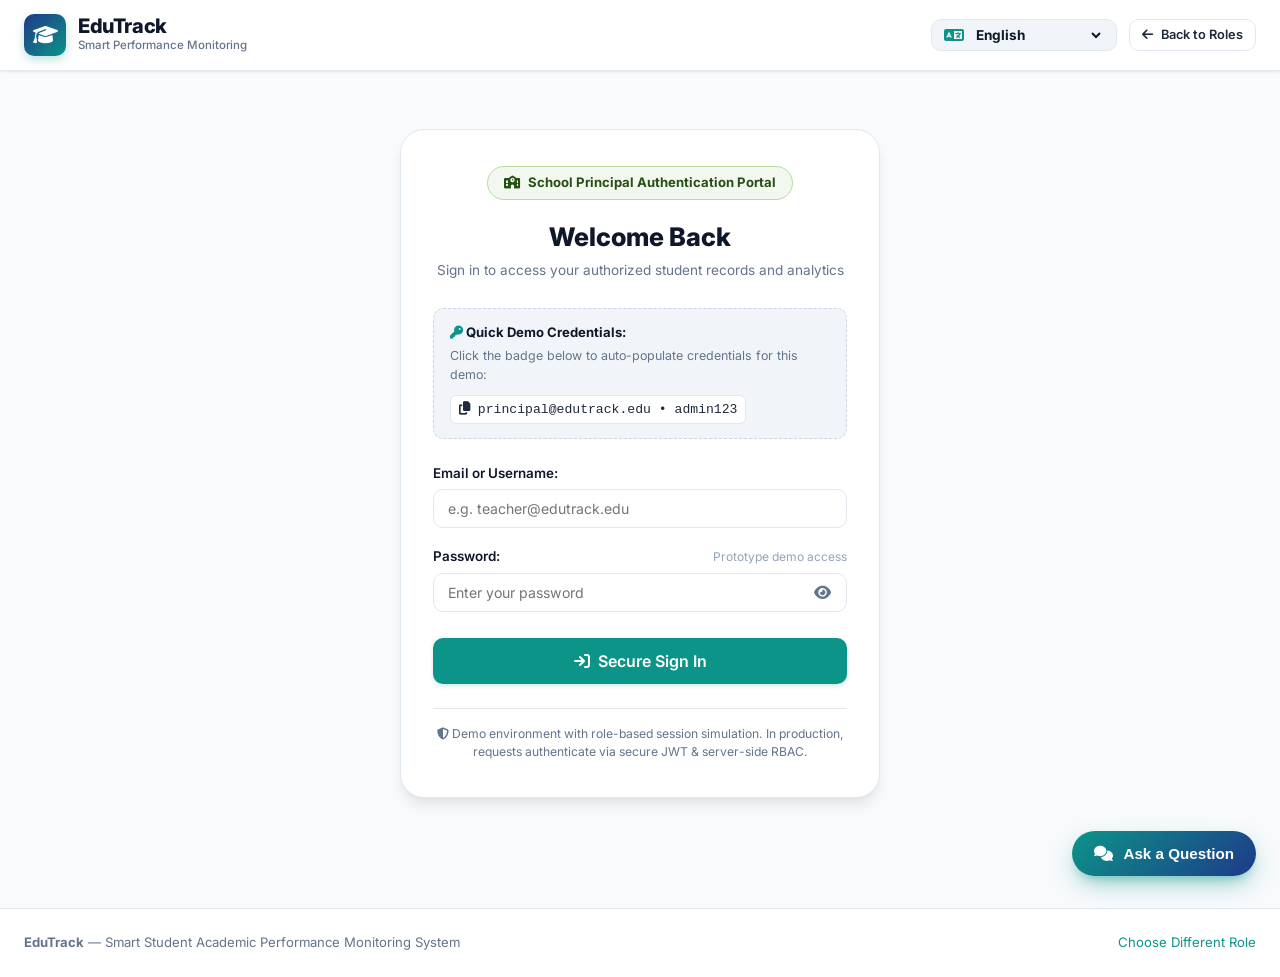
==== commit 264a08e9: "feat: link full BRC coordinator suite from ruchi-0210/edutrack to live backend" ====
--- a/admin.html
+++ b/admin.html
@@ -1,4 +1,4 @@
-<!DOCTYPE html>
+﻿<!DOCTYPE html>
 <html lang="en">
 <head>
   <meta charset="UTF-8">
@@ -71,7 +71,7 @@
   <!-- Site Header -->
   <header class="site-header">
     <div class="header-inner">
-      <a class="brand-link" href="/">
+      <a class="brand-link" href="index.html">
         <div class="brand-logo-icon" style="background:var(--primary-navy);">
           <i class="fa-solid fa-screwdriver-wrench"></i>
         </div>
@@ -111,7 +111,7 @@
     
     <!-- Breadcrumb Bar -->
     <div class="breadcrumb-bar">
-      <a href="/"><i class="fa-solid fa-house"></i> Home</a>
+      <a href="index.html"><i class="fa-solid fa-house"></i> Home</a>
       <span class="separator">/</span>
       <span class="current">Central Administrator Panel</span>
     </div>
--- a/style.css
+++ b/style.css
@@ -1446,3 +1446,333 @@
   padding: 16px;
   background: #f8fafc;
 }
+
+/* ==========================================================================
+   Block Resource Coordinator (BRC) Comprehensive Styles
+   Multi-School Management, Supervisory Audits, Training & Directives
+   ========================================================================== */
+
+.brc-jurisdiction-banner {
+  background: linear-gradient(135deg, #0f172a 0%, #1e3a8a 50%, #0d9488 100%);
+  color: white;
+  border-radius: var(--radius-lg);
+  padding: 24px 28px;
+  margin-bottom: 24px;
+  box-shadow: var(--shadow-md);
+  position: relative;
+  overflow: hidden;
+}
+
+.brc-jurisdiction-banner::after {
+  content: "";
+  position: absolute;
+  top: -50%;
+  right: -10%;
+  width: 320px;
+  height: 320px;
+  background: radial-gradient(circle, rgba(20, 184, 166, 0.25) 0%, transparent 70%);
+  border-radius: 50%;
+  pointer-events: none;
+}
+
+.brc-banner-top {
+  display: flex;
+  align-items: center;
+  justify-content: space-between;
+  flex-wrap: wrap;
+  gap: 16px;
+  position: relative;
+  z-index: 1;
+}
+
+.brc-badge-pill {
+  display: inline-flex;
+  align-items: center;
+  gap: 8px;
+  background: rgba(255, 255, 255, 0.15);
+  backdrop-filter: blur(8px);
+  border: 1px solid rgba(255, 255, 255, 0.25);
+  padding: 6px 14px;
+  border-radius: var(--radius-full);
+  font-size: 0.82rem;
+  font-weight: 700;
+  letter-spacing: 0.02em;
+  text-transform: uppercase;
+  color: #a7f3d0;
+}
+
+.brc-action-buttons {
+  display: flex;
+  align-items: center;
+  gap: 10px;
+  flex-wrap: wrap;
+}
+
+.brc-action-buttons .btn {
+  box-shadow: 0 4px 12px rgba(0, 0, 0, 0.2);
+}
+
+.brc-tabs-nav {
+  display: flex;
+  align-items: center;
+  gap: 8px;
+  background: white;
+  padding: 8px;
+  border-radius: var(--radius-lg);
+  border: 1px solid var(--border-color);
+  box-shadow: var(--shadow-sm);
+  margin-bottom: 24px;
+  overflow-x: auto;
+  scrollbar-width: thin;
+}
+
+.brc-tab-btn {
+  display: inline-flex;
+  align-items: center;
+  gap: 10px;
+  padding: 10px 18px;
+  border: none;
+  background: transparent;
+  color: var(--text-muted);
+  font-size: 0.9rem;
+  font-weight: 600;
+  border-radius: var(--radius-md);
+  cursor: pointer;
+  white-space: nowrap;
+  transition: all var(--transition-fast);
+}
+
+.brc-tab-btn:hover {
+  background: var(--surface-muted);
+  color: var(--primary-navy);
+}
+
+.brc-tab-btn.active {
+  background: var(--navy-blue);
+  color: white;
+  box-shadow: 0 4px 10px rgba(30, 58, 138, 0.25);
+}
+
+.brc-tab-count {
+  display: inline-flex;
+  align-items: center;
+  justify-content: center;
+  min-width: 20px;
+  height: 20px;
+  padding: 0 6px;
+  border-radius: var(--radius-full);
+  font-size: 0.72rem;
+  font-weight: 800;
+  background: rgba(0, 0, 0, 0.08);
+  color: inherit;
+}
+
+.brc-tab-btn.active .brc-tab-count {
+  background: rgba(255, 255, 255, 0.25);
+  color: white;
+}
+
+.brc-filter-bar {
+  display: flex;
+  align-items: center;
+  justify-content: space-between;
+  gap: 14px;
+  flex-wrap: wrap;
+  background: white;
+  padding: 14px 18px;
+  border-radius: var(--radius-md);
+  border: 1px solid var(--border-color);
+  box-shadow: var(--shadow-sm);
+  margin-bottom: 20px;
+}
+
+.brc-search-wrap {
+  position: relative;
+  flex: 1;
+  min-width: 240px;
+}
+
+.brc-search-wrap i {
+  position: absolute;
+  left: 14px;
+  top: 50%;
+  transform: translateY(-50%);
+  color: var(--text-light);
+  font-size: 0.9rem;
+}
+
+.brc-search-input {
+  width: 100%;
+  padding: 9px 14px 9px 38px;
+  border: 1px solid var(--border-color);
+  border-radius: var(--radius-md);
+  font-size: 0.88rem;
+  outline: none;
+  transition: border-color var(--transition-fast);
+}
+
+.brc-search-input:focus {
+  border-color: var(--teal-primary);
+  box-shadow: 0 0 0 3px rgba(13, 148, 136, 0.15);
+}
+
+.brc-filter-group {
+  display: flex;
+  align-items: center;
+  gap: 10px;
+  flex-wrap: wrap;
+}
+
+.inspection-card {
+  background: white;
+  border: 1px solid var(--border-color);
+  border-radius: var(--radius-md);
+  padding: 20px;
+  margin-bottom: 16px;
+  box-shadow: var(--shadow-sm);
+  transition: transform var(--transition-fast), box-shadow var(--transition-fast);
+}
+
+.inspection-card:hover {
+  box-shadow: var(--shadow-md);
+  transform: translateY(-2px);
+}
+
+.inspection-header {
+  display: flex;
+  align-items: center;
+  justify-content: space-between;
+  flex-wrap: wrap;
+  gap: 10px;
+  padding-bottom: 12px;
+  border-bottom: 1px solid var(--border-color);
+  margin-bottom: 14px;
+}
+
+.inspection-audit-grid {
+  display: grid;
+  grid-template-columns: repeat(auto-fit, minmax(130px, 1fr));
+  gap: 10px;
+  background: var(--surface-muted);
+  padding: 12px 14px;
+  border-radius: var(--radius-sm);
+  margin-bottom: 14px;
+}
+
+.audit-item {
+  display: flex;
+  flex-direction: column;
+}
+
+.audit-item span {
+  font-size: 0.72rem;
+  color: var(--text-muted);
+  text-transform: uppercase;
+  font-weight: 600;
+}
+
+.audit-item strong {
+  font-size: 0.92rem;
+  color: var(--primary-navy);
+  margin-top: 2px;
+}
+
+.findings-box {
+  background: #f8fafc;
+  border-left: 4px solid var(--teal-primary);
+  padding: 10px 14px;
+  border-radius: 0 var(--radius-sm) var(--radius-sm) 0;
+  font-size: 0.86rem;
+  color: #334155;
+  margin-bottom: 10px;
+}
+
+.directive-box {
+  background: #fefce8;
+  border-left: 4px solid #ca8a04;
+  padding: 10px 14px;
+  border-radius: 0 var(--radius-sm) var(--radius-sm) 0;
+  font-size: 0.86rem;
+  color: #854d0e;
+}
+
+.trainings-grid {
+  display: grid;
+  grid-template-columns: repeat(auto-fit, minmax(320px, 1fr));
+  gap: 20px;
+}
+
+.training-card {
+  background: white;
+  border: 1px solid var(--border-color);
+  border-radius: var(--radius-md);
+  padding: 22px;
+  box-shadow: var(--shadow-sm);
+  display: flex;
+  flex-direction: column;
+  justify-content: space-between;
+  transition: transform var(--transition-fast), box-shadow var(--transition-fast);
+}
+
+.training-card:hover {
+  box-shadow: var(--shadow-md);
+  transform: translateY(-2px);
+}
+
+.training-modules-list {
+  list-style: none;
+  padding: 0;
+  margin: 12px 0;
+}
+
+.training-modules-list li {
+  font-size: 0.82rem;
+  color: #475569;
+  padding: 4px 0;
+  display: flex;
+  align-items: center;
+  gap: 8px;
+}
+
+.training-modules-list li i {
+  color: var(--teal-primary);
+  font-size: 0.75rem;
+}
+
+.directive-item-card {
+  background: white;
+  border: 1px solid var(--border-color);
+  border-radius: var(--radius-md);
+  padding: 18px 22px;
+  margin-bottom: 14px;
+  box-shadow: var(--shadow-sm);
+  transition: all var(--transition-fast);
+}
+
+.directive-item-card:hover {
+  box-shadow: var(--shadow-md);
+  border-color: #cbd5e1;
+}
+
+.directive-item-header {
+  display: flex;
+  align-items: center;
+  justify-content: space-between;
+  flex-wrap: wrap;
+  gap: 8px;
+  margin-bottom: 10px;
+}
+
+.resource-progress-bar {
+  height: 8px;
+  background: #e2e8f0;
+  border-radius: var(--radius-full);
+  overflow: hidden;
+  margin-top: 6px;
+}
+
+.resource-progress-fill {
+  height: 100%;
+  border-radius: var(--radius-full);
+  background: linear-gradient(90deg, var(--teal-primary), var(--perf-green));
+}
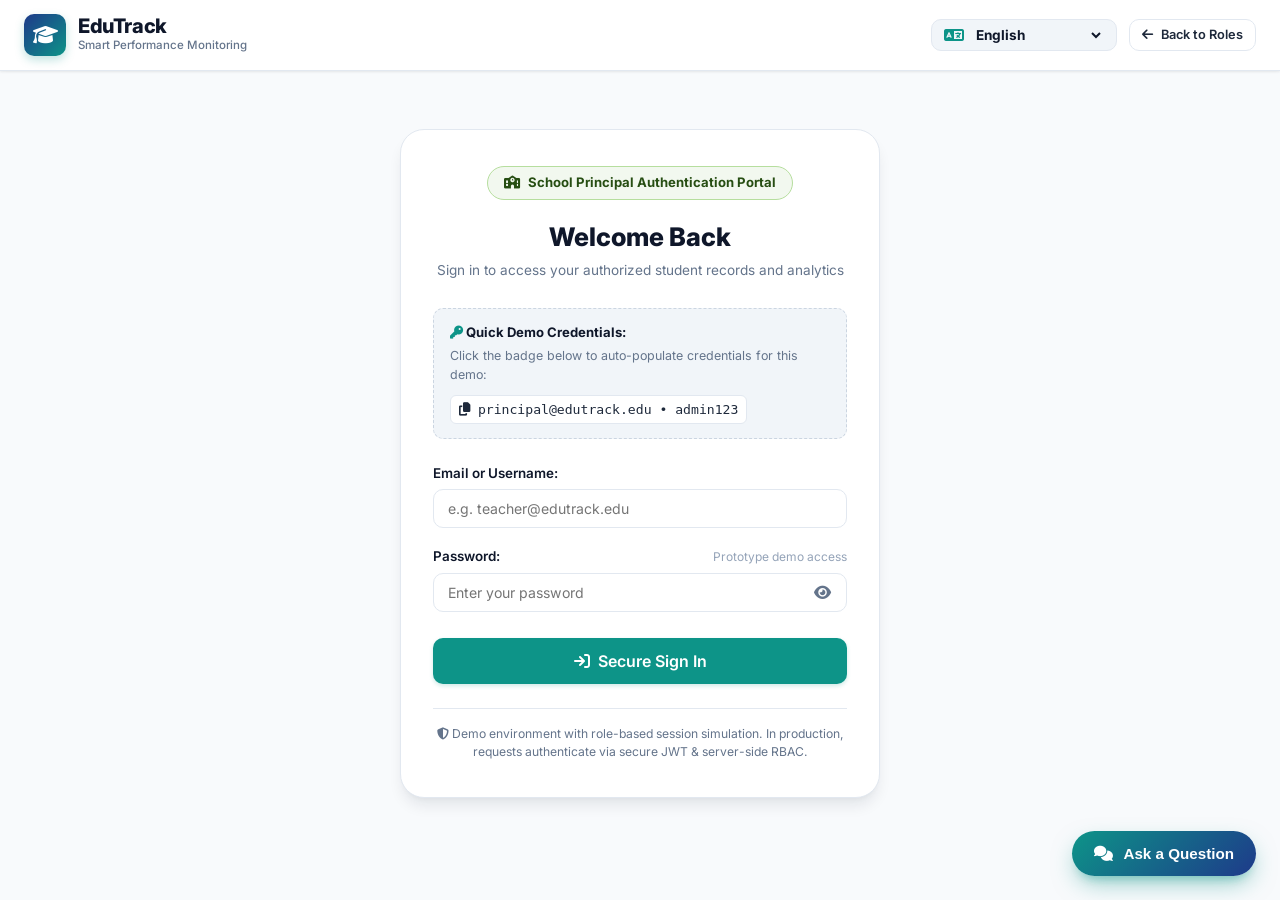
==== commit 4c1d72ec: "fix: route BRC directives, inspection reports, parent doubts and training registrations across all p" ====
--- a/admin.html
+++ b/admin.html
@@ -310,10 +310,10 @@
             <thead>
               <tr>
                 <th>Directive ID</th>
-                <th>Class</th>
-                <th>Issued By</th>
-                <th>Directive Details</th>
-                <th>Status</th>
+                <th>Target Scope &amp; Recipient</th>
+                <th>Category</th>
+                <th>Directive Title &amp; Details</th>
+                <th>Compliance &amp; Status</th>
                 <th>Actions</th>
               </tr>
             </thead>
@@ -619,28 +619,65 @@
 
     async function loadAdminDirectives() {
       try {
-        const res = await fetch(`${API_BASE}/api/v1/advice`, { headers: getAuthHeaders() });
-        if (res.ok) {
-          const { data } = await res.json();
-          const tbody = document.getElementById('adminDirectivesTableBody');
-          tbody.innerHTML = data.map(a => `
+        let directives = [];
+        try {
+          const res = await fetch(`${API_BASE}/api/brc/directives`);
+          if (res.ok) {
+            directives = await res.json();
+          }
+        } catch (_) {}
+
+        if (!directives || directives.length === 0) {
+          directives = (window.EduTrack && window.EduTrack.directives) ? window.EduTrack.directives : [];
+        }
+
+        const tbody = document.getElementById('adminDirectivesTableBody');
+        if (!tbody) return;
+
+        if (directives.length === 0) {
+          tbody.innerHTML = `<tr><td colspan="6" style="text-align:center; padding:20px;">No directives currently registered.</td></tr>`;
+          return;
+        }
+
+        tbody.innerHTML = directives.map(d => {
+          let badgeClass = 'badge-blue';
+          if (d.status === 'Complied') badgeClass = 'badge-green';
+          else if (d.status === 'In Progress') badgeClass = 'badge-yellow';
+
+          return `
             <tr>
-              <td><strong>${a.adviceId}</strong><br><small>${a.date}</small></td>
-              <td><span class="badge badge-blue">${a.class}</span></td>
-              <td>${a.coordinatorName}</td>
-              <td style="max-width:320px; font-size:0.82rem;">${a.advice}</td>
-              <td><span class="badge badge-green">${a.status}</span></td>
               <td>
-                <select class="form-control" style="width:auto; padding:4px 8px; font-size:0.78rem;" onchange="updateDirectiveStatus('${a.adviceId}', this.value)">
-                  <option value="Submitted" ${a.status === 'Submitted' ? 'selected' : ''}>Submitted</option>
-                  <option value="In Progress" ${a.status === 'In Progress' ? 'selected' : ''}>In Progress</option>
-                  <option value="Implemented" ${a.status === 'Implemented' ? 'selected' : ''}>Implemented</option>
-                  <option value="Reviewed" ${a.status === 'Reviewed' ? 'selected' : ''}>Reviewed</option>
+                <strong>${d.id}</strong><br>
+                <small style="color:var(--text-muted);"><i class="fa-solid fa-calendar"></i> ${d.issuedDate}</small>
+              </td>
+              <td>
+                <span class="badge badge-gray" style="font-size:0.75rem;">${d.targetScope}</span><br>
+                <small style="font-weight:600; color:var(--primary-navy);">${d.targetName}</small>
+              </td>
+              <td><span class="badge badge-blue" style="font-size:0.75rem;">${d.category}</span></td>
+              <td style="max-width:320px;">
+                <strong style="color:var(--primary-navy); font-size:0.86rem; display:block;">${d.title}</strong>
+                <p style="font-size:0.80rem; color:#475569; margin:2px 0 0 0; line-height:1.4;">${d.directive}</p>
+                ${d.complianceRemarks ? `
+                  <div style="margin-top:6px; padding:6px 10px; background:#ecfdf5; border-radius:var(--radius-sm); border-left:3px solid #10b981; font-size:0.76rem; color:#065f46;">
+                    <strong>School Action:</strong> ${d.complianceRemarks} (${d.compliedBy || 'Principal'} - ${d.compliedDate || ''})
+                  </div>
+                ` : ''}
+              </td>
+              <td>
+                <span class="badge ${badgeClass}">${d.status}</span><br>
+                <small style="color:var(--text-muted);">Deadline: ${d.deadline}</small>
+              </td>
+              <td>
+                <select class="form-control" style="width:auto; padding:4px 8px; font-size:0.78rem; font-weight:600;" onchange="updateDirectiveStatus('${d.id}', this.value)">
+                  <option value="Active" ${d.status === 'Active' ? 'selected' : ''}>Active</option>
+                  <option value="In Progress" ${d.status === 'In Progress' ? 'selected' : ''}>In Progress</option>
+                  <option value="Complied" ${d.status === 'Complied' ? 'selected' : ''}>Complied</option>
                 </select>
               </td>
             </tr>
-          `).join('');
-        }
+          `;
+        }).join('');
       } catch (e) {
         console.warn(e);
       }
@@ -793,15 +830,18 @@
       }
     });
 
-    async function updateDirectiveStatus(adviceId, status) {
-      const res = await fetch(`${API_BASE}/api/v1/advice/${adviceId}/status`, {
-        method: 'PUT',
-        headers: getAuthHeaders(),
-        body: JSON.stringify({ status })
-      });
-      if (res.ok) {
-        showToast('Directive status updated.', 'info');
-      }
+    async function updateDirectiveStatus(directiveId, status) {
+      if (window.EduTrack && typeof window.EduTrack.updateDirectiveStatus === 'function') {
+        await window.EduTrack.updateDirectiveStatus(directiveId, status, 'Admin override', 'Central Administrator');
+      } else {
+        await fetch(`${API_BASE}/api/brc/directives/${directiveId}`, {
+          method: 'PUT',
+          headers: getAuthHeaders(),
+          body: JSON.stringify({ status, complianceRemarks: 'Admin override', compliedBy: 'Central Administrator' })
+        });
+      }
+      showToast(`Directive ${directiveId} status updated to '${status}'.`, 'success');
+      loadAdminDirectives();
     }
 
     async function triggerDbSeed() {
